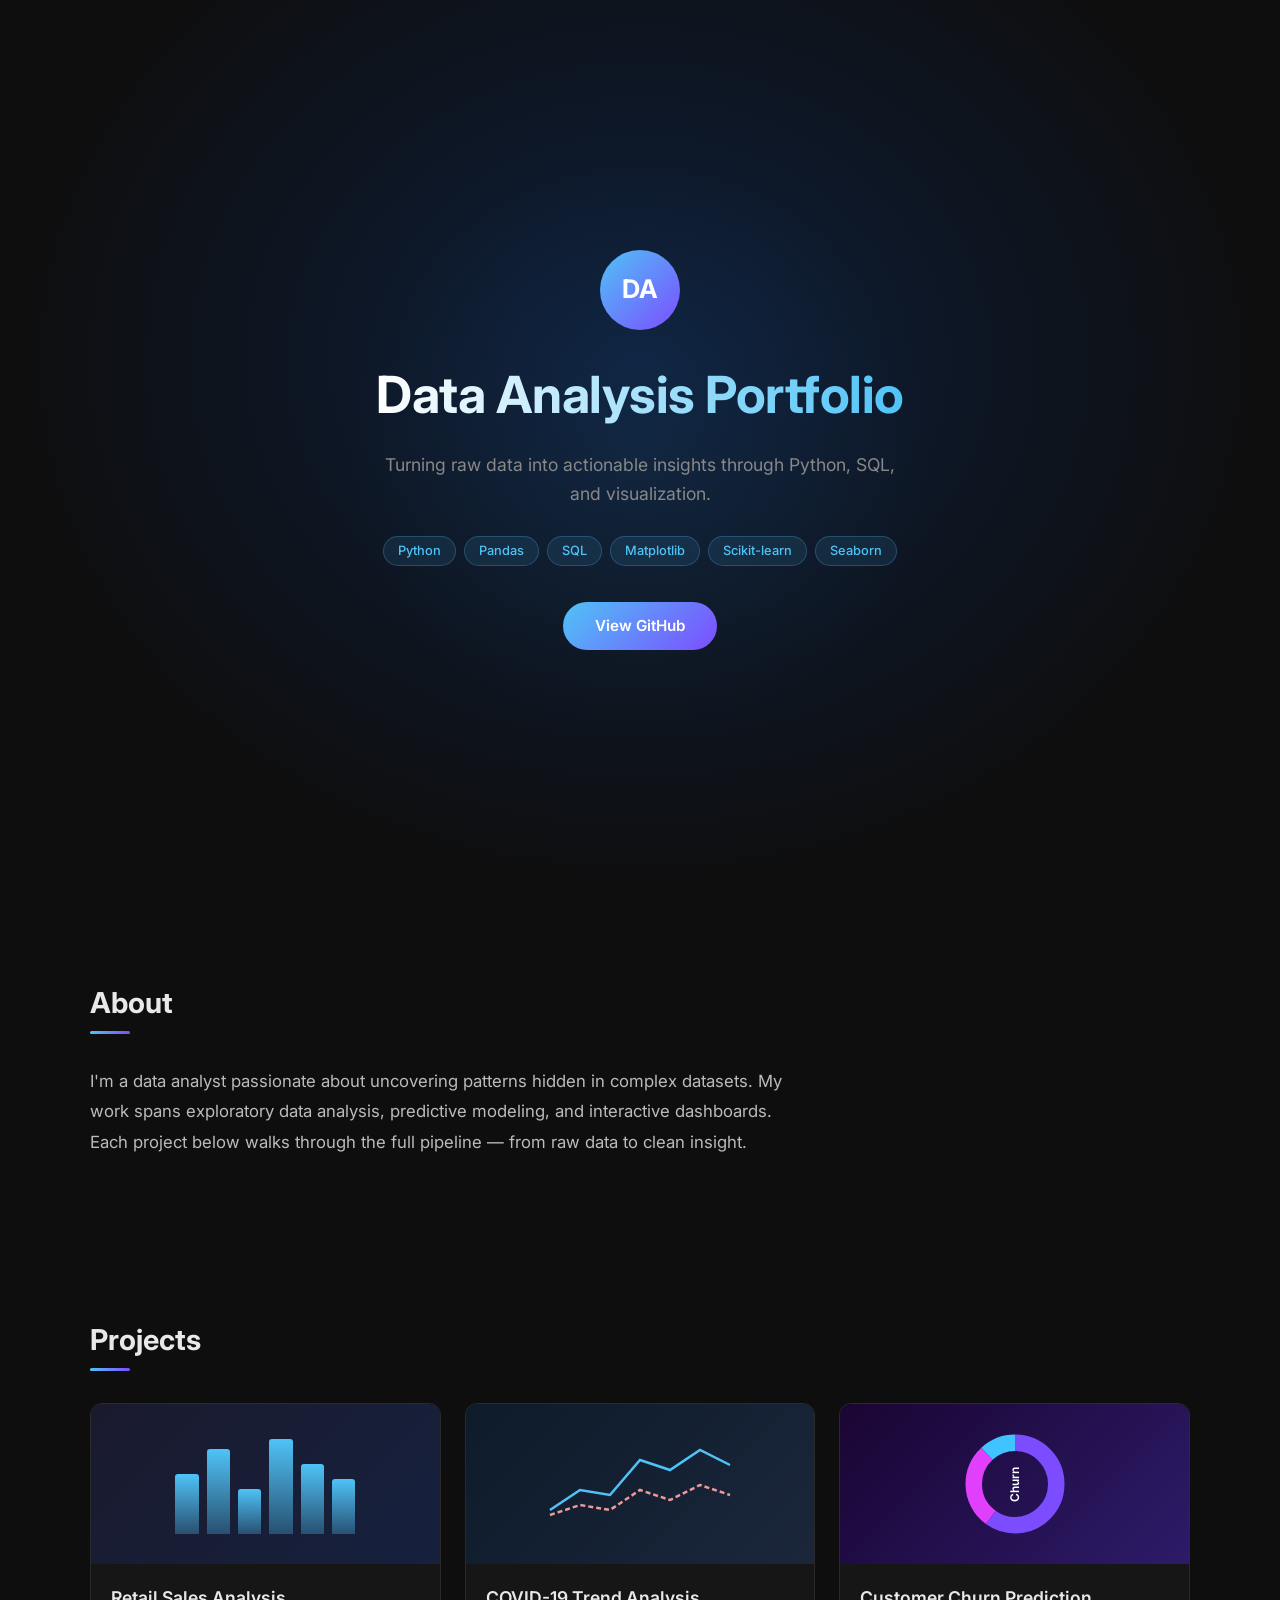
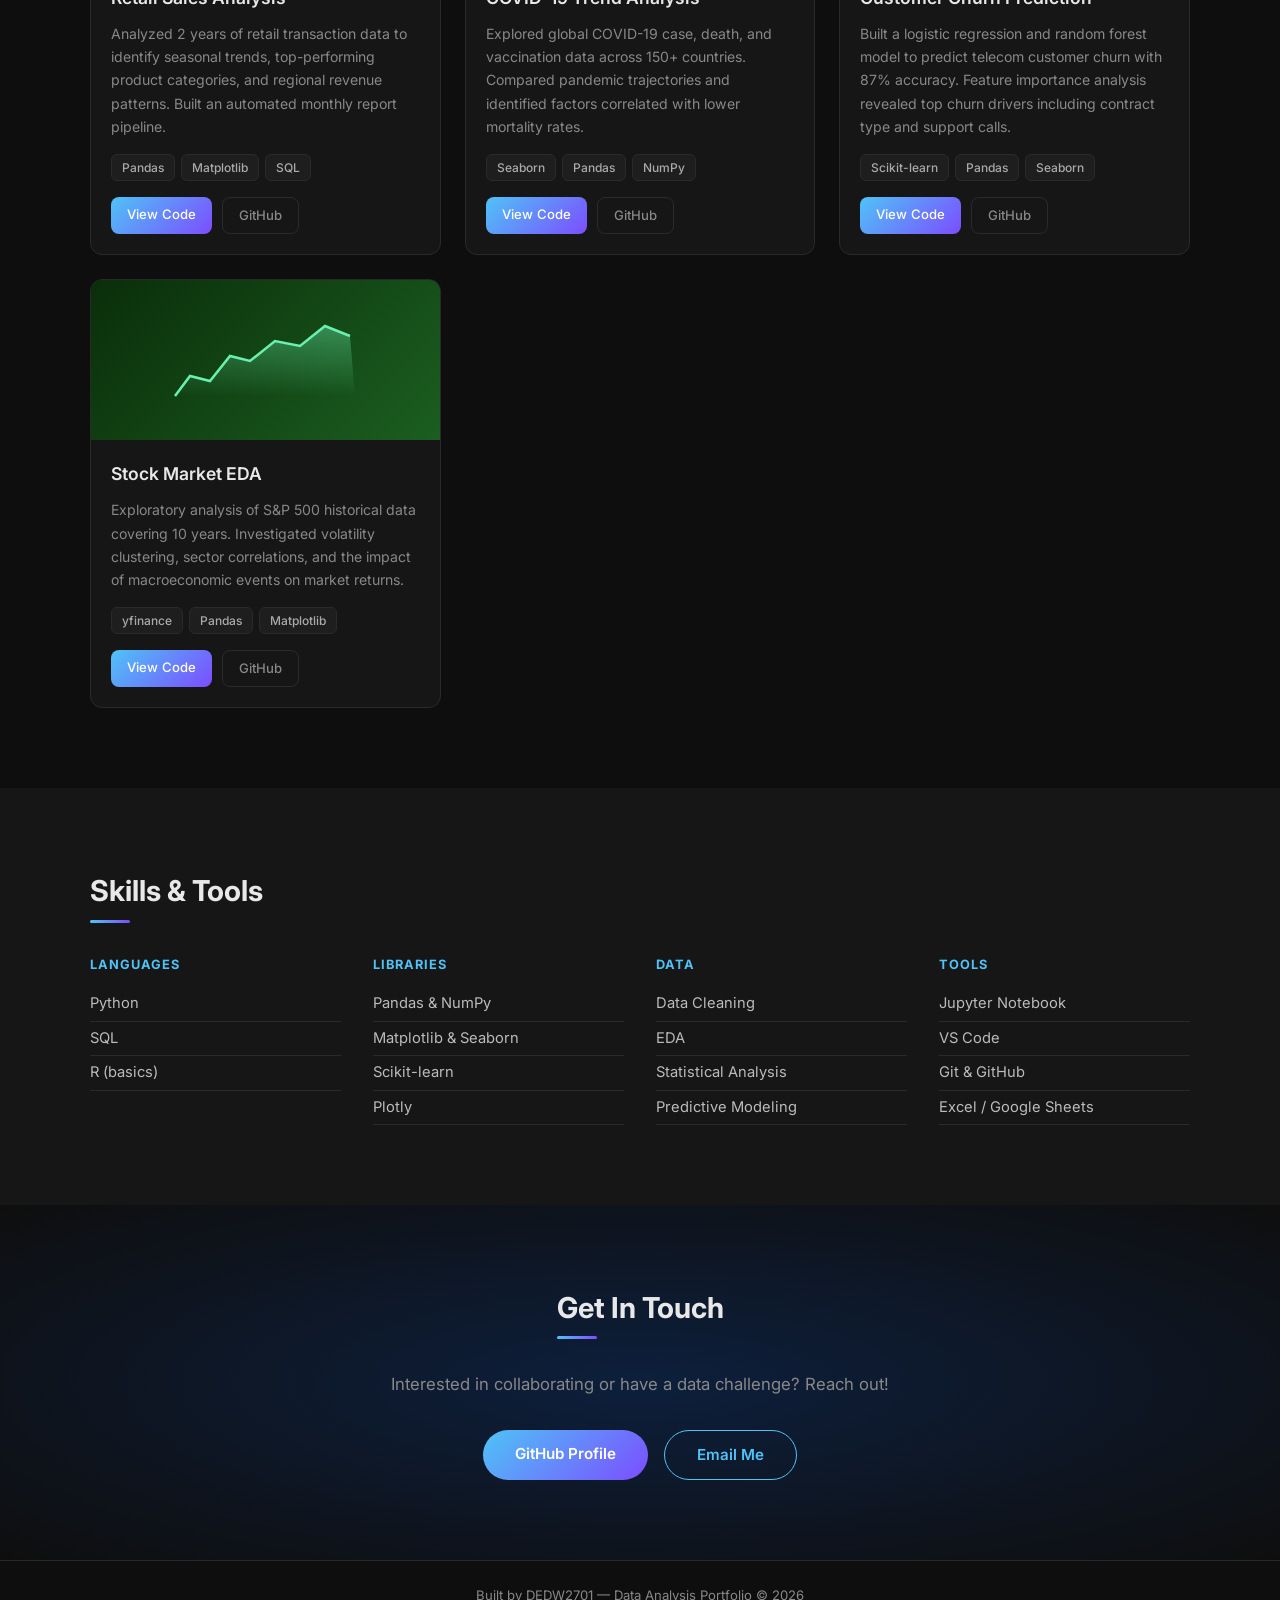
==== index.html @ 988fbdd8 "Initial commit: data analysis portfolio site" ====
<!DOCTYPE html>
<html lang="en">
<head>
  <meta charset="UTF-8" />
  <meta name="viewport" content="width=device-width, initial-scale=1.0"/>
  <title>Data Analysis Portfolio | DEDW2701</title>
  <link rel="stylesheet" href="style.css" />
  <link href="https://fonts.googleapis.com/css2?family=Inter:wght@300;400;500;600;700&display=swap" rel="stylesheet"/>
</head>
<body>

  <!-- HERO -->
  <header class="hero">
    <div class="hero-content">
      <div class="avatar">DA</div>
      <h1>Data Analysis Portfolio</h1>
      <p class="subtitle">Turning raw data into actionable insights through Python, SQL, and visualization.</p>
      <div class="badge-row">
        <span class="badge">Python</span>
        <span class="badge">Pandas</span>
        <span class="badge">SQL</span>
        <span class="badge">Matplotlib</span>
        <span class="badge">Scikit-learn</span>
        <span class="badge">Seaborn</span>
      </div>
      <a href="https://github.com/DEDW2701" target="_blank" class="btn-primary">View GitHub</a>
    </div>
  </header>

  <!-- ABOUT -->
  <section class="section about">
    <div class="container">
      <h2 class="section-title">About</h2>
      <p>I'm a data analyst passionate about uncovering patterns hidden in complex datasets. My work spans exploratory data analysis, predictive modeling, and interactive dashboards. Each project below walks through the full pipeline — from raw data to clean insight.</p>
    </div>
  </section>

  <!-- PROJECTS -->
  <section class="section" id="projects">
    <div class="container">
      <h2 class="section-title">Projects</h2>
      <div class="project-grid">

        <!-- Project 1 -->
        <div class="card">
          <div class="card-header" style="background: linear-gradient(135deg, #1a1a2e, #16213e);">
            <div class="chart-preview">
              <div class="bar-chart">
                <div class="bar" style="height:60%"></div>
                <div class="bar" style="height:85%"></div>
                <div class="bar" style="height:45%"></div>
                <div class="bar" style="height:95%"></div>
                <div class="bar" style="height:70%"></div>
                <div class="bar" style="height:55%"></div>
              </div>
            </div>
          </div>
          <div class="card-body">
            <h3>Retail Sales Analysis</h3>
            <p>Analyzed 2 years of retail transaction data to identify seasonal trends, top-performing product categories, and regional revenue patterns. Built an automated monthly report pipeline.</p>
            <div class="tag-row">
              <span class="tag">Pandas</span>
              <span class="tag">Matplotlib</span>
              <span class="tag">SQL</span>
            </div>
            <div class="card-links">
              <a href="projects/retail-sales/analysis.py" class="link-btn">View Code</a>
              <a href="https://github.com/DEDW2701" target="_blank" class="link-btn secondary">GitHub</a>
            </div>
          </div>
        </div>

        <!-- Project 2 -->
        <div class="card">
          <div class="card-header" style="background: linear-gradient(135deg, #0d1b2a, #1b263b);">
            <div class="chart-preview">
              <svg viewBox="0 0 200 100" class="line-chart">
                <polyline points="10,80 40,60 70,65 100,30 130,40 160,20 190,35"
                  fill="none" stroke="#4fc3f7" stroke-width="2.5"/>
                <polyline points="10,85 40,75 70,80 100,60 130,70 160,55 190,65"
                  fill="none" stroke="#ef9a9a" stroke-width="2.5" stroke-dasharray="5,3"/>
              </svg>
            </div>
          </div>
          <div class="card-body">
            <h3>COVID-19 Trend Analysis</h3>
            <p>Explored global COVID-19 case, death, and vaccination data across 150+ countries. Compared pandemic trajectories and identified factors correlated with lower mortality rates.</p>
            <div class="tag-row">
              <span class="tag">Seaborn</span>
              <span class="tag">Pandas</span>
              <span class="tag">NumPy</span>
            </div>
            <div class="card-links">
              <a href="projects/covid-analysis/analysis.py" class="link-btn">View Code</a>
              <a href="https://github.com/DEDW2701" target="_blank" class="link-btn secondary">GitHub</a>
            </div>
          </div>
        </div>

        <!-- Project 3 -->
        <div class="card">
          <div class="card-header" style="background: linear-gradient(135deg, #1a0533, #2d1b69);">
            <div class="chart-preview">
              <svg viewBox="0 0 160 160" class="donut-chart">
                <circle cx="80" cy="80" r="55" fill="none" stroke="#7c4dff" stroke-width="22"
                  stroke-dasharray="207 138" stroke-dashoffset="0"/>
                <circle cx="80" cy="80" r="55" fill="none" stroke="#e040fb" stroke-width="22"
                  stroke-dasharray="97 248" stroke-dashoffset="-207"/>
                <circle cx="80" cy="80" r="55" fill="none" stroke="#40c4ff" stroke-width="22"
                  stroke-dasharray="41 304" stroke-dashoffset="-304"/>
                <text x="80" y="85" text-anchor="middle" fill="white" font-size="16" font-weight="600">Churn</text>
              </svg>
            </div>
          </div>
          <div class="card-body">
            <h3>Customer Churn Prediction</h3>
            <p>Built a logistic regression and random forest model to predict telecom customer churn with 87% accuracy. Feature importance analysis revealed top churn drivers including contract type and support calls.</p>
            <div class="tag-row">
              <span class="tag">Scikit-learn</span>
              <span class="tag">Pandas</span>
              <span class="tag">Seaborn</span>
            </div>
            <div class="card-links">
              <a href="projects/customer-churn/analysis.py" class="link-btn">View Code</a>
              <a href="https://github.com/DEDW2701" target="_blank" class="link-btn secondary">GitHub</a>
            </div>
          </div>
        </div>

        <!-- Project 4 -->
        <div class="card">
          <div class="card-header" style="background: linear-gradient(135deg, #0a2e0a, #1b5e20);">
            <div class="chart-preview">
              <svg viewBox="0 0 200 100" class="line-chart">
                <defs>
                  <linearGradient id="stockGrad" x1="0" y1="0" x2="0" y2="1">
                    <stop offset="0%" stop-color="#69f0ae" stop-opacity="0.4"/>
                    <stop offset="100%" stop-color="#69f0ae" stop-opacity="0"/>
                  </linearGradient>
                </defs>
                <polygon points="10,90 25,70 45,75 65,50 85,55 110,35 135,40 160,20 185,30 190,90"
                  fill="url(#stockGrad)"/>
                <polyline points="10,90 25,70 45,75 65,50 85,55 110,35 135,40 160,20 185,30"
                  fill="none" stroke="#69f0ae" stroke-width="2.5"/>
              </svg>
            </div>
          </div>
          <div class="card-body">
            <h3>Stock Market EDA</h3>
            <p>Exploratory analysis of S&amp;P 500 historical data covering 10 years. Investigated volatility clustering, sector correlations, and the impact of macroeconomic events on market returns.</p>
            <div class="tag-row">
              <span class="tag">yfinance</span>
              <span class="tag">Pandas</span>
              <span class="tag">Matplotlib</span>
            </div>
            <div class="card-links">
              <a href="projects/stock-market/analysis.py" class="link-btn">View Code</a>
              <a href="https://github.com/DEDW2701" target="_blank" class="link-btn secondary">GitHub</a>
            </div>
          </div>
        </div>

      </div>
    </div>
  </section>

  <!-- SKILLS -->
  <section class="section skills-section">
    <div class="container">
      <h2 class="section-title">Skills &amp; Tools</h2>
      <div class="skills-grid">
        <div class="skill-group">
          <h4>Languages</h4>
          <ul>
            <li>Python</li>
            <li>SQL</li>
            <li>R (basics)</li>
          </ul>
        </div>
        <div class="skill-group">
          <h4>Libraries</h4>
          <ul>
            <li>Pandas &amp; NumPy</li>
            <li>Matplotlib &amp; Seaborn</li>
            <li>Scikit-learn</li>
            <li>Plotly</li>
          </ul>
        </div>
        <div class="skill-group">
          <h4>Data</h4>
          <ul>
            <li>Data Cleaning</li>
            <li>EDA</li>
            <li>Statistical Analysis</li>
            <li>Predictive Modeling</li>
          </ul>
        </div>
        <div class="skill-group">
          <h4>Tools</h4>
          <ul>
            <li>Jupyter Notebook</li>
            <li>VS Code</li>
            <li>Git &amp; GitHub</li>
            <li>Excel / Google Sheets</li>
          </ul>
        </div>
      </div>
    </div>
  </section>

  <!-- CONTACT -->
  <section class="section contact-section">
    <div class="container center">
      <h2 class="section-title">Get In Touch</h2>
      <p>Interested in collaborating or have a data challenge? Reach out!</p>
      <div class="contact-links">
        <a href="https://github.com/DEDW2701" target="_blank" class="btn-primary">GitHub Profile</a>
        <a href="mailto:ohiostate1771@gmail.com" class="btn-outline">Email Me</a>
      </div>
    </div>
  </section>

  <footer>
    <p>Built by DEDW2701 &mdash; Data Analysis Portfolio &copy; 2026</p>
  </footer>

</body>
</html>
---- style.css ----
*, *::before, *::after { box-sizing: border-box; margin: 0; padding: 0; }

:root {
  --bg: #0e0e0e;
  --surface: #161616;
  --surface2: #1e1e1e;
  --border: #2a2a2a;
  --accent: #4fc3f7;
  --accent2: #7c4dff;
  --text: #e8e8e8;
  --muted: #888;
  --radius: 12px;
}

html { scroll-behavior: smooth; }

body {
  font-family: 'Inter', sans-serif;
  background: var(--bg);
  color: var(--text);
  line-height: 1.6;
}

/* HERO */
.hero {
  min-height: 100vh;
  display: flex;
  align-items: center;
  justify-content: center;
  text-align: center;
  background: radial-gradient(ellipse at 50% 40%, #0d1f3c 0%, #0e0e0e 70%);
  padding: 60px 24px;
  position: relative;
  overflow: hidden;
}

.hero::before {
  content: '';
  position: absolute;
  width: 600px; height: 600px;
  border-radius: 50%;
  background: radial-gradient(circle, rgba(79,195,247,0.06), transparent 70%);
  top: 50%; left: 50%;
  transform: translate(-50%, -50%);
  pointer-events: none;
}

.hero-content { position: relative; z-index: 1; max-width: 680px; }

.avatar {
  width: 80px; height: 80px;
  border-radius: 50%;
  background: linear-gradient(135deg, var(--accent), var(--accent2));
  display: flex; align-items: center; justify-content: center;
  font-size: 1.6rem; font-weight: 700; color: white;
  margin: 0 auto 24px;
}

.hero h1 {
  font-size: clamp(2rem, 5vw, 3.2rem);
  font-weight: 700;
  letter-spacing: -0.5px;
  margin-bottom: 16px;
  background: linear-gradient(90deg, #fff 0%, var(--accent) 100%);
  -webkit-background-clip: text;
  -webkit-text-fill-color: transparent;
  background-clip: text;
}

.subtitle {
  font-size: 1.1rem;
  color: var(--muted);
  margin-bottom: 28px;
  max-width: 520px;
  margin-left: auto; margin-right: auto;
}

.badge-row { display: flex; flex-wrap: wrap; gap: 8px; justify-content: center; margin-bottom: 36px; }

.badge {
  background: rgba(79,195,247,0.1);
  border: 1px solid rgba(79,195,247,0.25);
  color: var(--accent);
  padding: 4px 14px;
  border-radius: 999px;
  font-size: 0.8rem;
  font-weight: 500;
}

.btn-primary {
  display: inline-block;
  background: linear-gradient(135deg, var(--accent), var(--accent2));
  color: white;
  text-decoration: none;
  padding: 12px 32px;
  border-radius: 999px;
  font-weight: 600;
  font-size: 0.95rem;
  transition: opacity 0.2s, transform 0.2s;
}
.btn-primary:hover { opacity: 0.85; transform: translateY(-2px); }

.btn-outline {
  display: inline-block;
  border: 1px solid var(--accent);
  color: var(--accent);
  text-decoration: none;
  padding: 12px 32px;
  border-radius: 999px;
  font-weight: 600;
  font-size: 0.95rem;
  transition: background 0.2s, transform 0.2s;
}
.btn-outline:hover { background: rgba(79,195,247,0.08); transform: translateY(-2px); }

/* SECTIONS */
.section { padding: 80px 24px; }
.container { max-width: 1100px; margin: 0 auto; }
.center { text-align: center; }

.section-title {
  font-size: 1.8rem;
  font-weight: 700;
  margin-bottom: 40px;
  position: relative;
  display: inline-block;
}
.section-title::after {
  content: '';
  position: absolute;
  bottom: -8px; left: 0;
  width: 40px; height: 3px;
  background: linear-gradient(90deg, var(--accent), var(--accent2));
  border-radius: 2px;
}

/* ABOUT */
.about p {
  font-size: 1.05rem;
  color: #bbb;
  max-width: 720px;
  line-height: 1.8;
}

/* PROJECT GRID */
.project-grid {
  display: grid;
  grid-template-columns: repeat(auto-fill, minmax(280px, 1fr));
  gap: 24px;
}

.card {
  background: var(--surface);
  border: 1px solid var(--border);
  border-radius: var(--radius);
  overflow: hidden;
  transition: transform 0.25s, border-color 0.25s;
}
.card:hover { transform: translateY(-6px); border-color: rgba(79,195,247,0.35); }

.card-header {
  height: 160px;
  display: flex;
  align-items: center;
  justify-content: center;
  padding: 20px;
}

.chart-preview { width: 100%; max-width: 200px; }

.bar-chart {
  display: flex;
  align-items: flex-end;
  gap: 8px;
  height: 100px;
  padding: 0 10px;
}

.bar {
  flex: 1;
  background: linear-gradient(180deg, var(--accent), rgba(79,195,247,0.3));
  border-radius: 3px 3px 0 0;
  transition: height 0.3s;
}

.line-chart { width: 100%; height: auto; }
.donut-chart { width: 120px; height: 120px; margin: 0 auto; display: block; transform: rotate(-90deg); }

.card-body { padding: 20px; }

.card-body h3 {
  font-size: 1.1rem;
  font-weight: 600;
  margin-bottom: 10px;
}

.card-body p {
  font-size: 0.88rem;
  color: var(--muted);
  line-height: 1.65;
  margin-bottom: 16px;
}

.tag-row { display: flex; flex-wrap: wrap; gap: 6px; margin-bottom: 16px; }

.tag {
  background: var(--surface2);
  border: 1px solid var(--border);
  color: #aaa;
  padding: 3px 10px;
  border-radius: 6px;
  font-size: 0.75rem;
  font-weight: 500;
}

.card-links { display: flex; gap: 10px; }

.link-btn {
  text-decoration: none;
  font-size: 0.82rem;
  font-weight: 500;
  padding: 7px 16px;
  border-radius: 8px;
  background: linear-gradient(135deg, var(--accent), var(--accent2));
  color: white;
  transition: opacity 0.2s;
}
.link-btn:hover { opacity: 0.8; }
.link-btn.secondary {
  background: transparent;
  border: 1px solid var(--border);
  color: var(--muted);
}
.link-btn.secondary:hover { border-color: var(--accent); color: var(--accent); }

/* SKILLS */
.skills-section { background: var(--surface); }

.skills-grid {
  display: grid;
  grid-template-columns: repeat(auto-fill, minmax(200px, 1fr));
  gap: 32px;
}

.skill-group h4 {
  font-size: 0.8rem;
  text-transform: uppercase;
  letter-spacing: 1px;
  color: var(--accent);
  margin-bottom: 12px;
}

.skill-group ul { list-style: none; }

.skill-group li {
  font-size: 0.92rem;
  color: #bbb;
  padding: 5px 0;
  border-bottom: 1px solid var(--border);
}

/* CONTACT */
.contact-section { background: radial-gradient(ellipse at center, #0d1f3c, var(--bg)); }
.contact-section p { color: var(--muted); margin-bottom: 32px; font-size: 1.05rem; }
.contact-links { display: flex; gap: 16px; justify-content: center; flex-wrap: wrap; }

/* FOOTER */
footer {
  text-align: center;
  padding: 24px;
  font-size: 0.82rem;
  color: var(--muted);
  border-top: 1px solid var(--border);
}

@media (max-width: 600px) {
  .project-grid { grid-template-columns: 1fr; }
  .skills-grid { grid-template-columns: 1fr 1fr; }
}
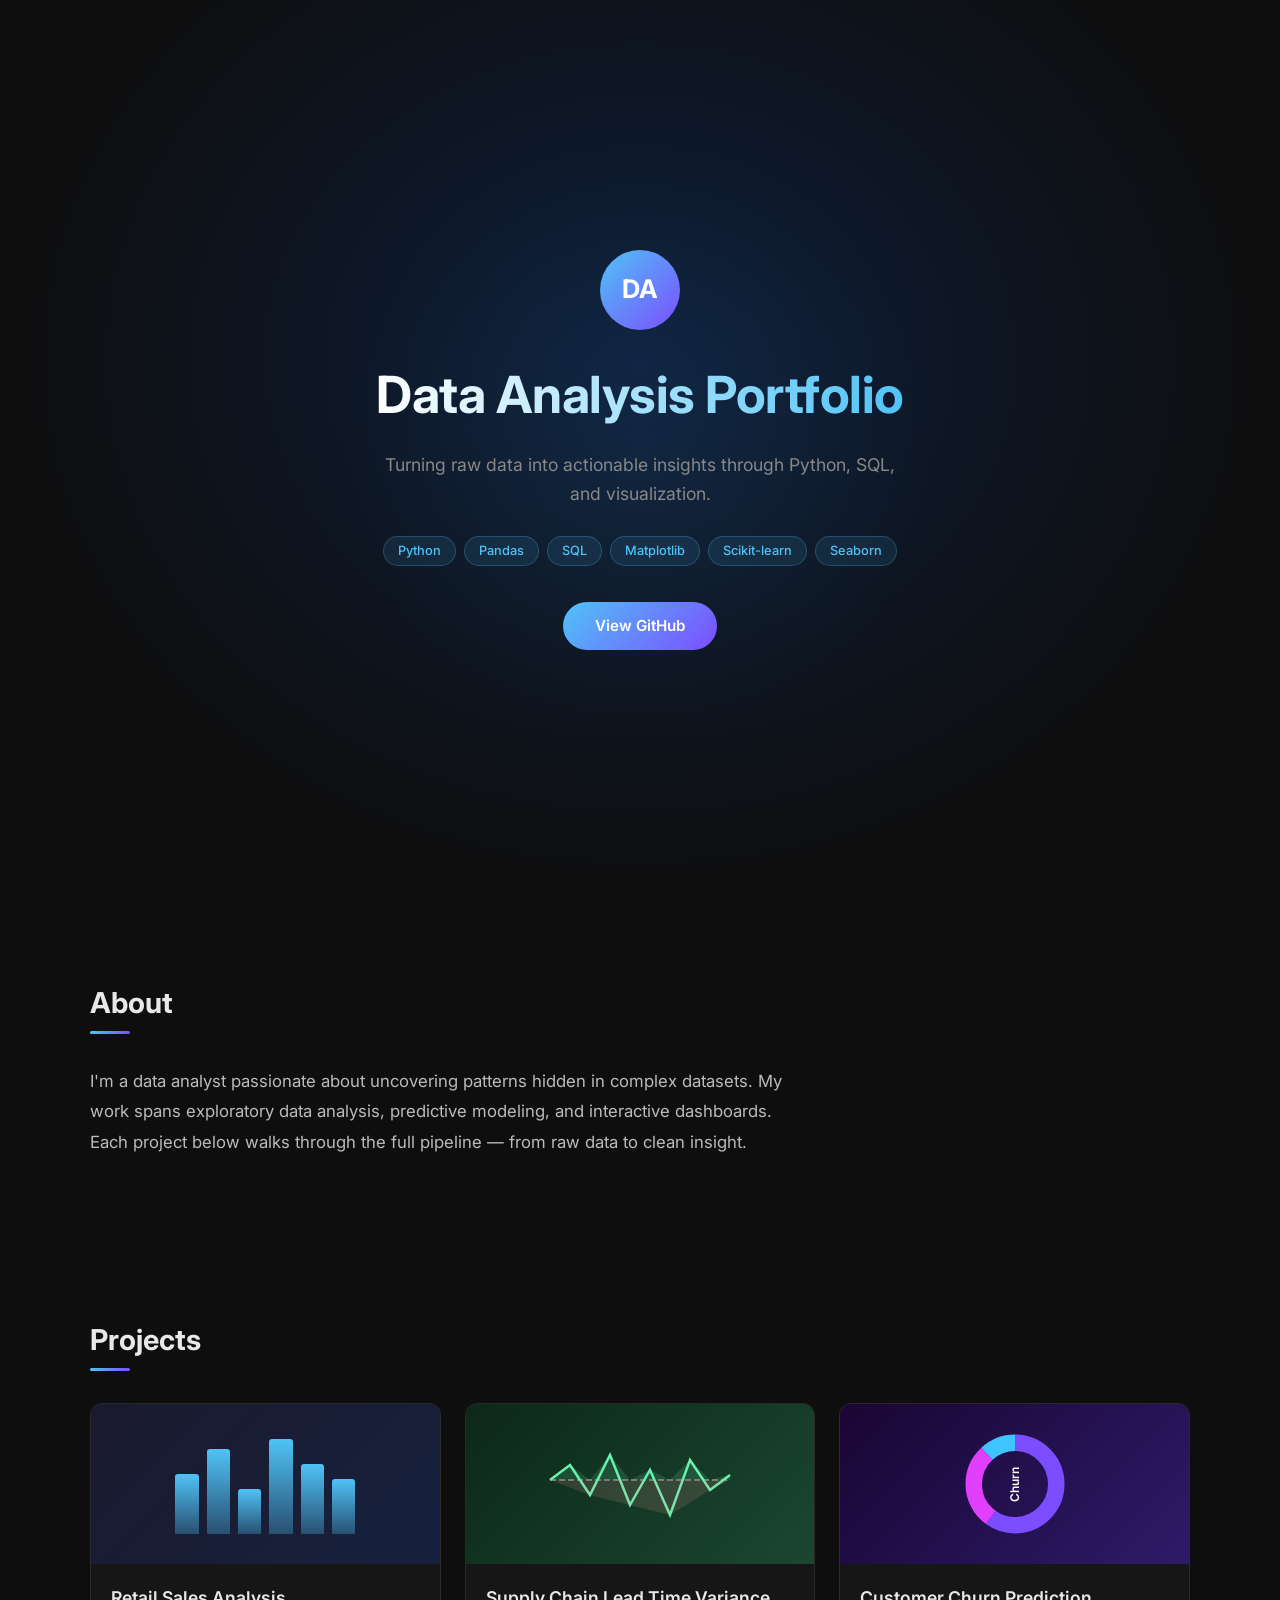
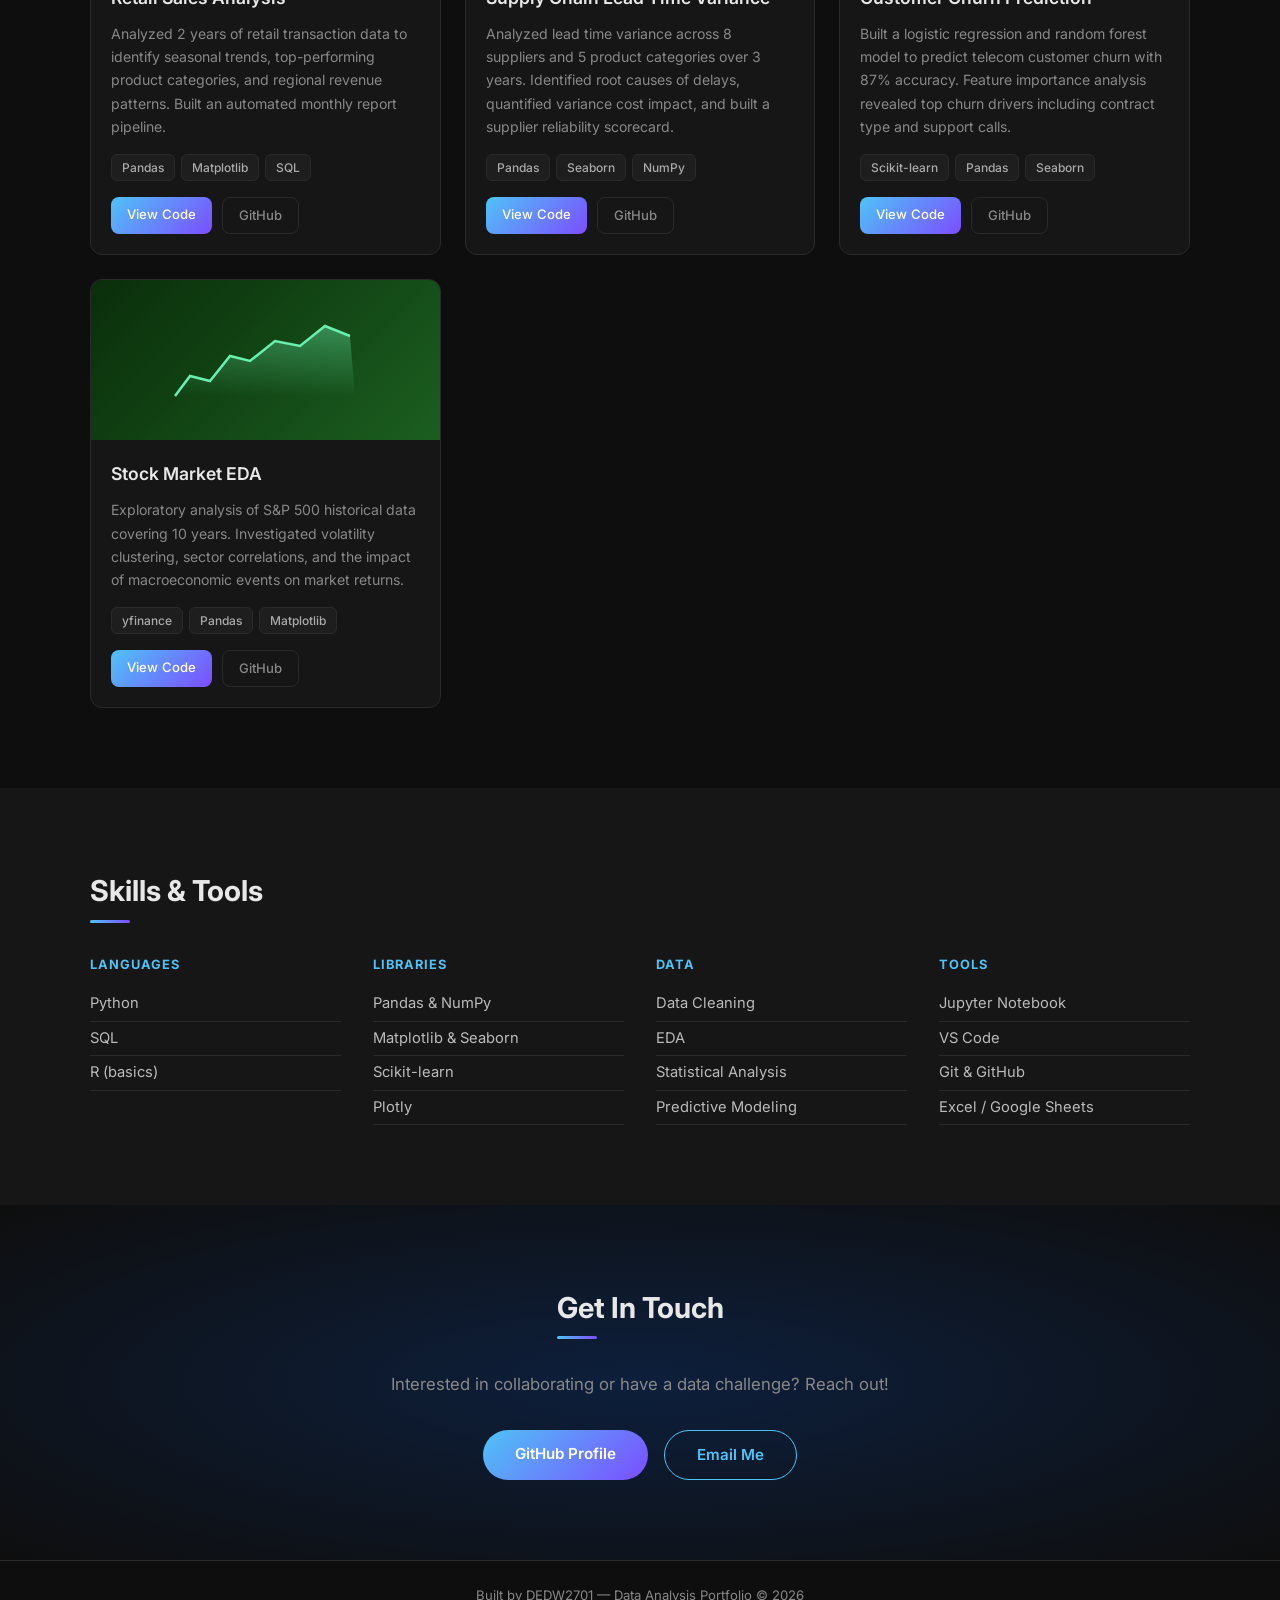
==== commit be9cc76c: "Replace COVID-19 project with supply chain lead time variance analysis" ====
--- a/index.html
+++ b/index.html
@@ -72,27 +72,34 @@
 
         <!-- Project 2 -->
         <div class="card">
-          <div class="card-header" style="background: linear-gradient(135deg, #0d1b2a, #1b263b);">
-            <div class="chart-preview">
-              <svg viewBox="0 0 200 100" class="line-chart">
-                <polyline points="10,80 40,60 70,65 100,30 130,40 160,20 190,35"
-                  fill="none" stroke="#4fc3f7" stroke-width="2.5"/>
-                <polyline points="10,85 40,75 70,80 100,60 130,70 160,55 190,65"
-                  fill="none" stroke="#ef9a9a" stroke-width="2.5" stroke-dasharray="5,3"/>
+          <div class="card-header" style="background: linear-gradient(135deg, #0d2818, #1a4731);">
+            <div class="chart-preview">
+              <svg viewBox="0 0 200 110" class="line-chart">
+                <!-- expected lead time baseline -->
+                <line x1="10" y1="55" x2="190" y2="55" stroke="#888" stroke-width="1.5" stroke-dasharray="6,3"/>
+                <!-- actual lead time variance -->
+                <polyline points="10,55 30,40 50,70 70,30 90,80 110,45 130,90 150,35 170,65 190,50"
+                  fill="none" stroke="#69f0ae" stroke-width="2.5"/>
+                <!-- variance fill above baseline -->
+                <polygon points="10,55 30,40 50,55 70,30 90,55 110,45 130,55 150,35 170,55 190,50 190,55 10,55"
+                  fill="rgba(105,240,174,0.15)"/>
+                <!-- variance fill below baseline -->
+                <polygon points="10,55 50,70 90,80 130,90 170,65 190,55"
+                  fill="rgba(239,154,154,0.15)"/>
               </svg>
             </div>
           </div>
           <div class="card-body">
-            <h3>COVID-19 Trend Analysis</h3>
-            <p>Explored global COVID-19 case, death, and vaccination data across 150+ countries. Compared pandemic trajectories and identified factors correlated with lower mortality rates.</p>
-            <div class="tag-row">
+            <h3>Supply Chain Lead Time Variance</h3>
+            <p>Analyzed lead time variance across 8 suppliers and 5 product categories over 3 years. Identified root causes of delays, quantified variance cost impact, and built a supplier reliability scorecard.</p>
+            <div class="tag-row">
+              <span class="tag">Pandas</span>
               <span class="tag">Seaborn</span>
-              <span class="tag">Pandas</span>
               <span class="tag">NumPy</span>
             </div>
             <div class="card-links">
-              <a href="projects/covid-analysis/analysis.py" class="link-btn">View Code</a>
-              <a href="https://github.com/DEDW2701" target="_blank" class="link-btn secondary">GitHub</a>
+              <a href="projects/supply-chain/analysis.py" class="link-btn">View Code</a>
+              <a href="https://github.com/DEDW2701/data-analysis-portfolio" target="_blank" class="link-btn secondary">GitHub</a>
             </div>
           </div>
         </div>
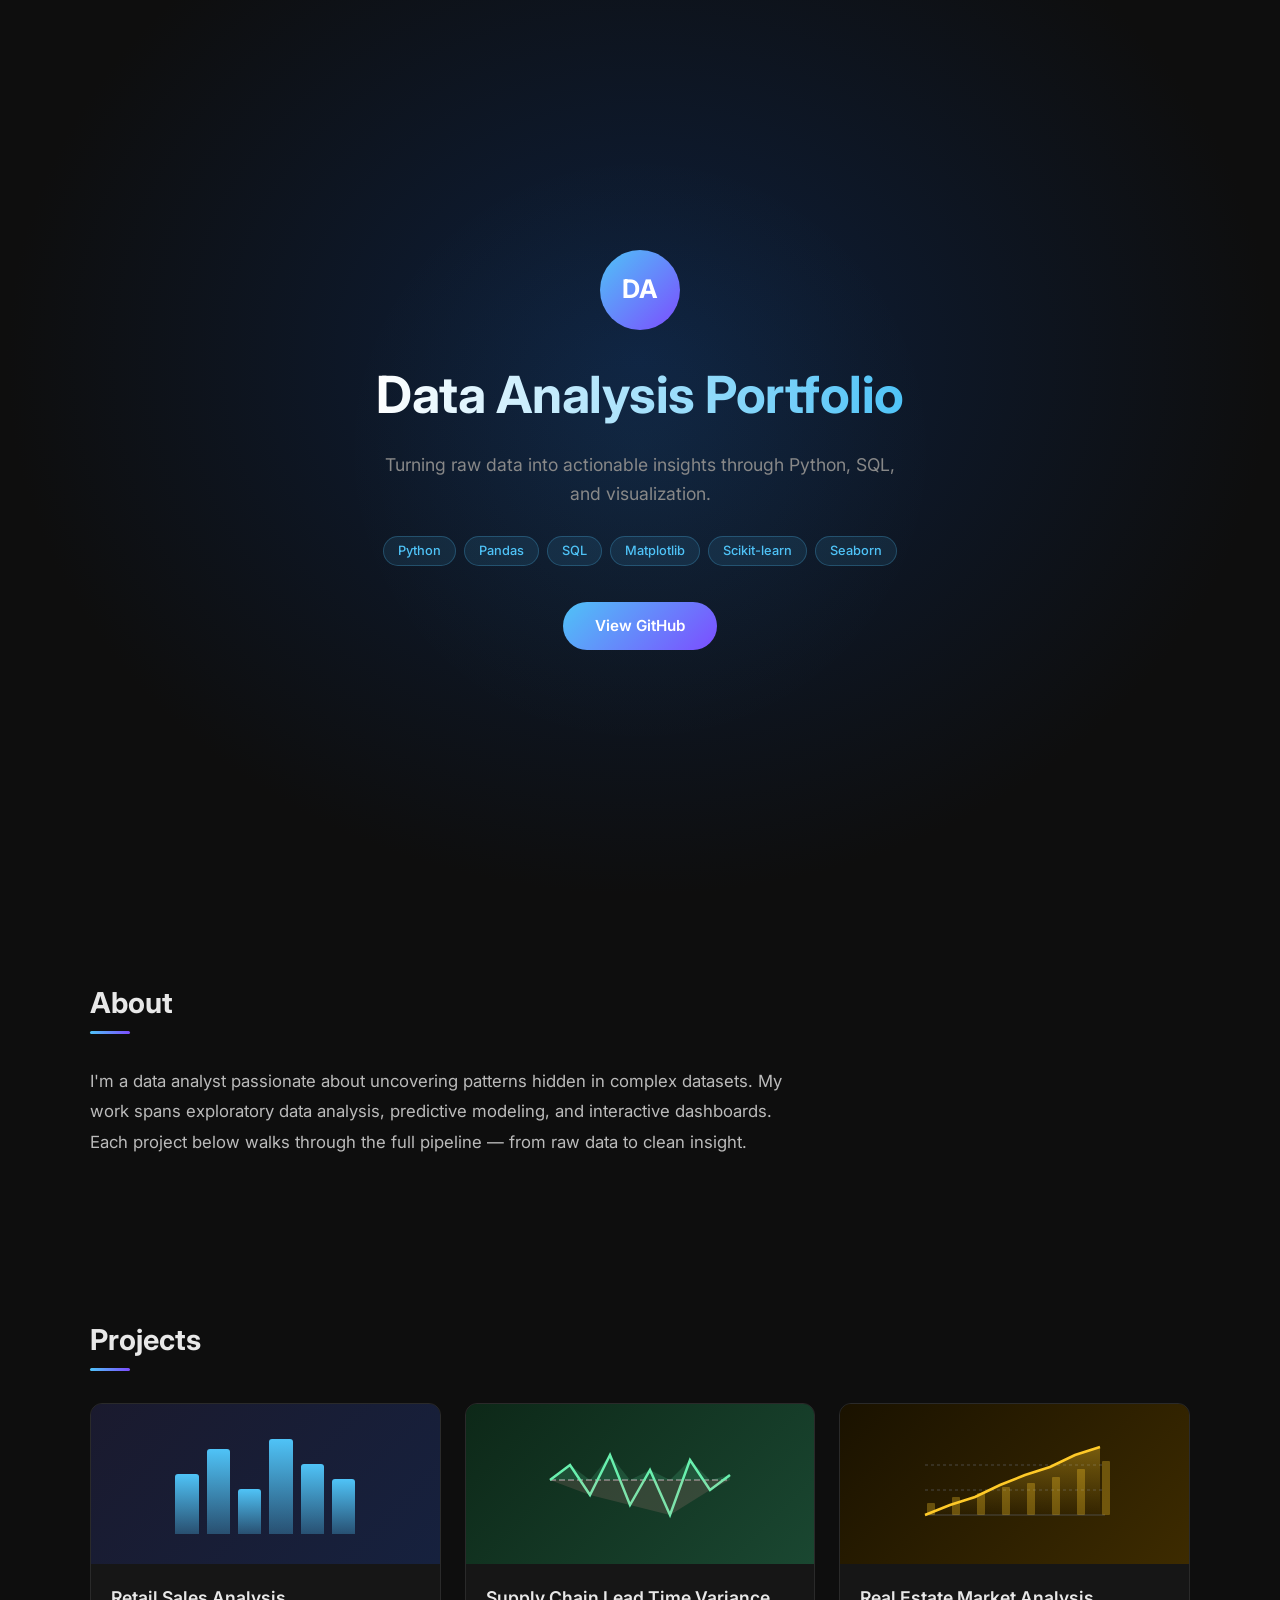
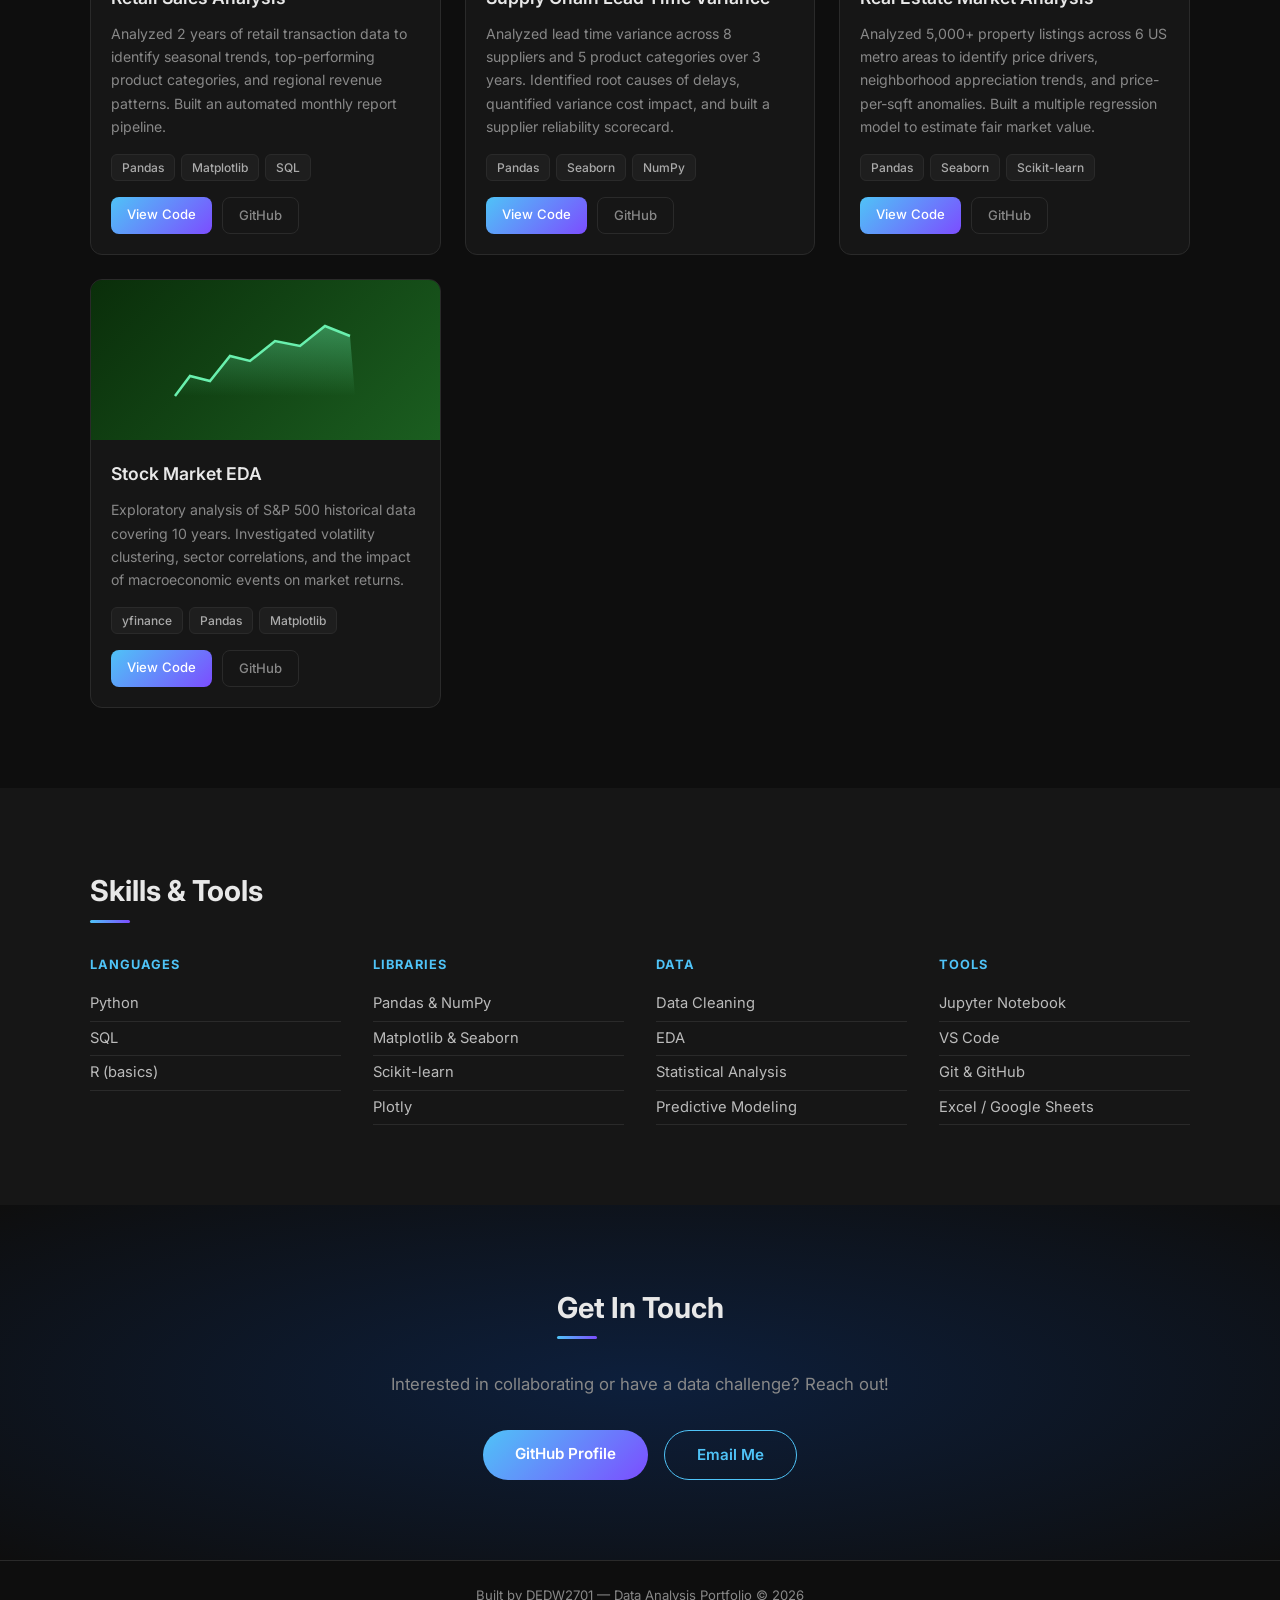
==== commit 868675ca: "Replace customer churn with real estate market analysis" ====
--- a/index.html
+++ b/index.html
@@ -106,30 +106,48 @@
 
         <!-- Project 3 -->
         <div class="card">
-          <div class="card-header" style="background: linear-gradient(135deg, #1a0533, #2d1b69);">
-            <div class="chart-preview">
-              <svg viewBox="0 0 160 160" class="donut-chart">
-                <circle cx="80" cy="80" r="55" fill="none" stroke="#7c4dff" stroke-width="22"
-                  stroke-dasharray="207 138" stroke-dashoffset="0"/>
-                <circle cx="80" cy="80" r="55" fill="none" stroke="#e040fb" stroke-width="22"
-                  stroke-dasharray="97 248" stroke-dashoffset="-207"/>
-                <circle cx="80" cy="80" r="55" fill="none" stroke="#40c4ff" stroke-width="22"
-                  stroke-dasharray="41 304" stroke-dashoffset="-304"/>
-                <text x="80" y="85" text-anchor="middle" fill="white" font-size="16" font-weight="600">Churn</text>
+          <div class="card-header" style="background: linear-gradient(135deg, #1a1200, #3d2b00);">
+            <div class="chart-preview">
+              <svg viewBox="0 0 200 110" class="line-chart">
+                <!-- grid lines -->
+                <line x1="10" y1="90" x2="190" y2="90" stroke="#555" stroke-width="0.8"/>
+                <line x1="10" y1="65" x2="190" y2="65" stroke="#555" stroke-width="0.8" stroke-dasharray="3,3"/>
+                <line x1="10" y1="40" x2="190" y2="40" stroke="#555" stroke-width="0.8" stroke-dasharray="3,3"/>
+                <!-- median price area fill -->
+                <defs>
+                  <linearGradient id="priceGrad" x1="0" y1="0" x2="0" y2="1">
+                    <stop offset="0%" stop-color="#ffca28" stop-opacity="0.35"/>
+                    <stop offset="100%" stop-color="#ffca28" stop-opacity="0"/>
+                  </linearGradient>
+                </defs>
+                <polygon points="10,90 35,80 60,72 85,60 110,50 135,42 160,30 185,22 185,90"
+                  fill="url(#priceGrad)"/>
+                <!-- median price line -->
+                <polyline points="10,90 35,80 60,72 85,60 110,50 135,42 160,30 185,22"
+                  fill="none" stroke="#ffca28" stroke-width="2.5"/>
+                <!-- volume bars -->
+                <rect x="12" y="78" width="8" height="12" fill="rgba(255,202,40,0.3)" rx="1"/>
+                <rect x="37" y="72" width="8" height="18" fill="rgba(255,202,40,0.3)" rx="1"/>
+                <rect x="62" y="68" width="8" height="22" fill="rgba(255,202,40,0.3)" rx="1"/>
+                <rect x="87" y="62" width="8" height="28" fill="rgba(255,202,40,0.3)" rx="1"/>
+                <rect x="112" y="58" width="8" height="32" fill="rgba(255,202,40,0.3)" rx="1"/>
+                <rect x="137" y="52" width="8" height="38" fill="rgba(255,202,40,0.3)" rx="1"/>
+                <rect x="162" y="44" width="8" height="46" fill="rgba(255,202,40,0.3)" rx="1"/>
+                <rect x="187" y="36" width="8" height="54" fill="rgba(255,202,40,0.3)" rx="1"/>
               </svg>
             </div>
           </div>
           <div class="card-body">
-            <h3>Customer Churn Prediction</h3>
-            <p>Built a logistic regression and random forest model to predict telecom customer churn with 87% accuracy. Feature importance analysis revealed top churn drivers including contract type and support calls.</p>
-            <div class="tag-row">
+            <h3>Real Estate Market Analysis</h3>
+            <p>Analyzed 5,000+ property listings across 6 US metro areas to identify price drivers, neighborhood appreciation trends, and price-per-sqft anomalies. Built a multiple regression model to estimate fair market value.</p>
+            <div class="tag-row">
+              <span class="tag">Pandas</span>
+              <span class="tag">Seaborn</span>
               <span class="tag">Scikit-learn</span>
-              <span class="tag">Pandas</span>
-              <span class="tag">Seaborn</span>
-            </div>
-            <div class="card-links">
-              <a href="projects/customer-churn/analysis.py" class="link-btn">View Code</a>
-              <a href="https://github.com/DEDW2701" target="_blank" class="link-btn secondary">GitHub</a>
+            </div>
+            <div class="card-links">
+              <a href="projects/real-estate/analysis.py" class="link-btn">View Code</a>
+              <a href="https://github.com/DEDW2701/data-analysis-portfolio" target="_blank" class="link-btn secondary">GitHub</a>
             </div>
           </div>
         </div>
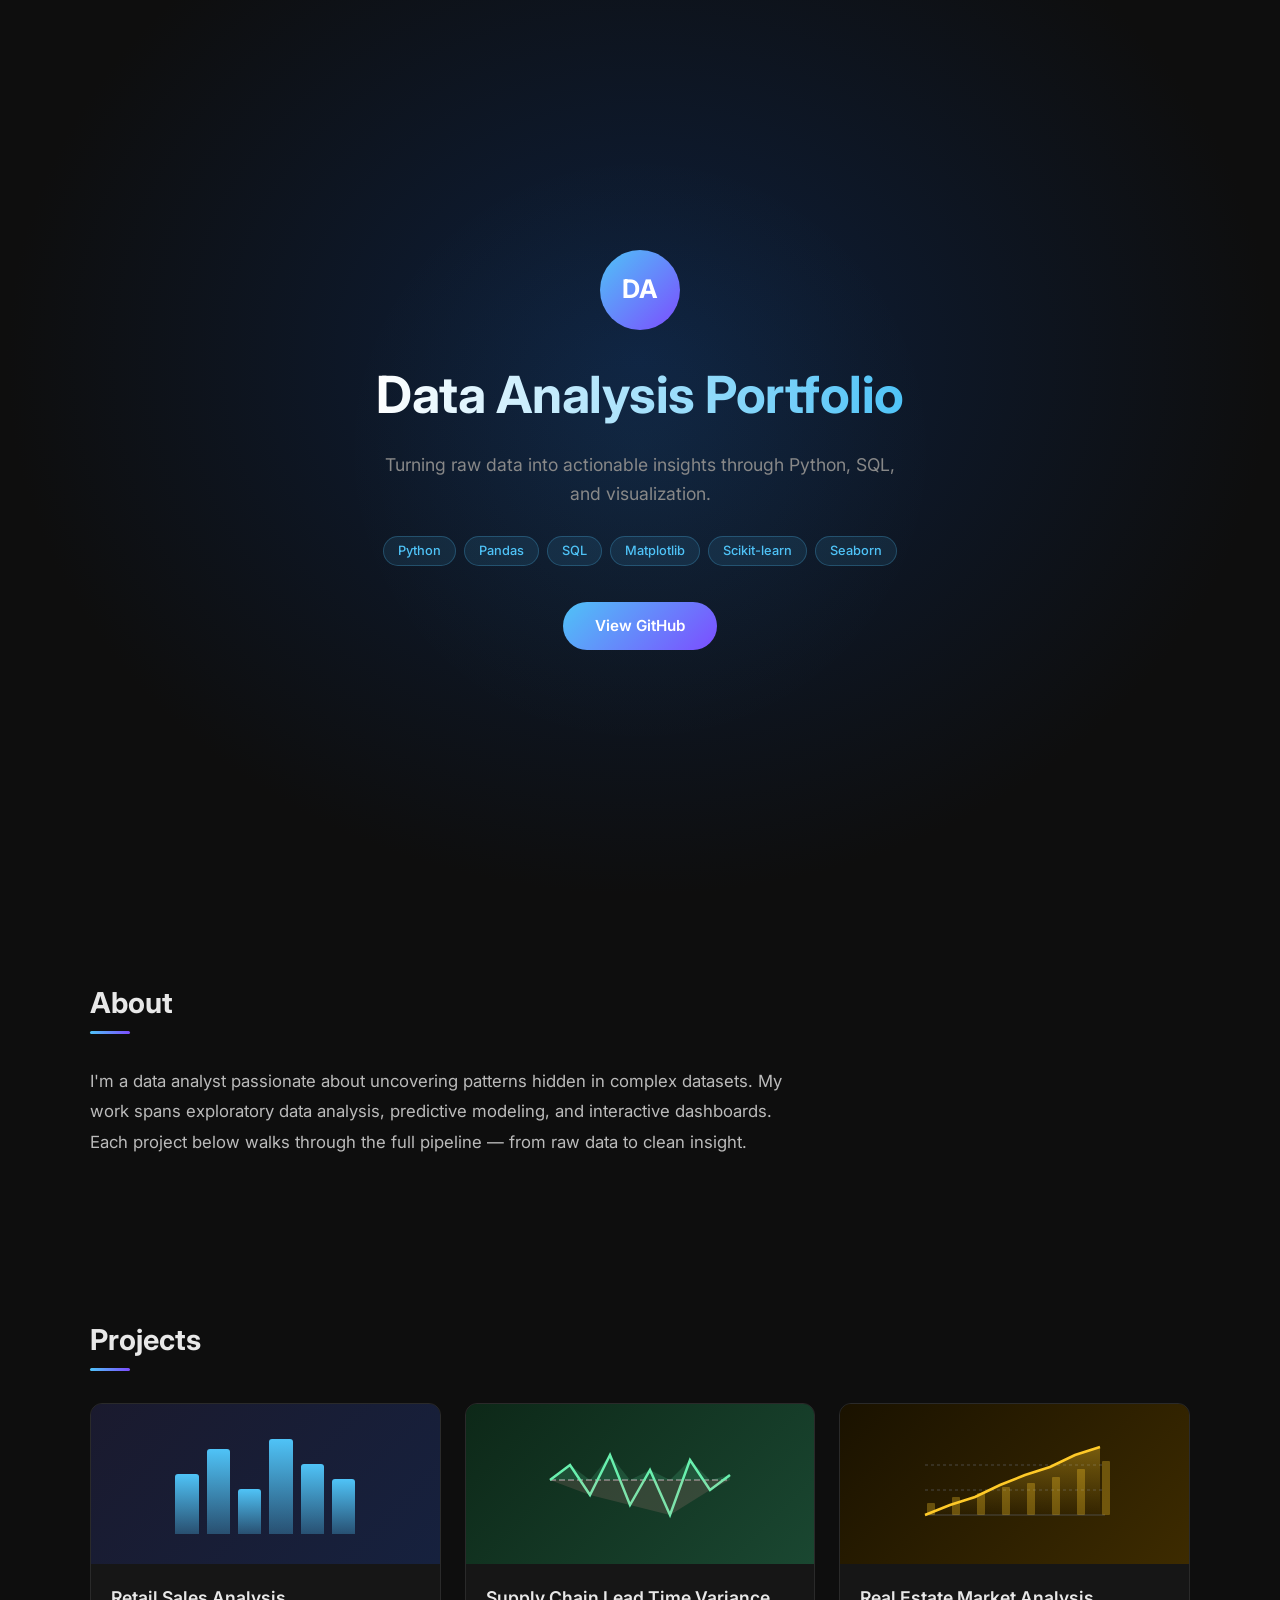
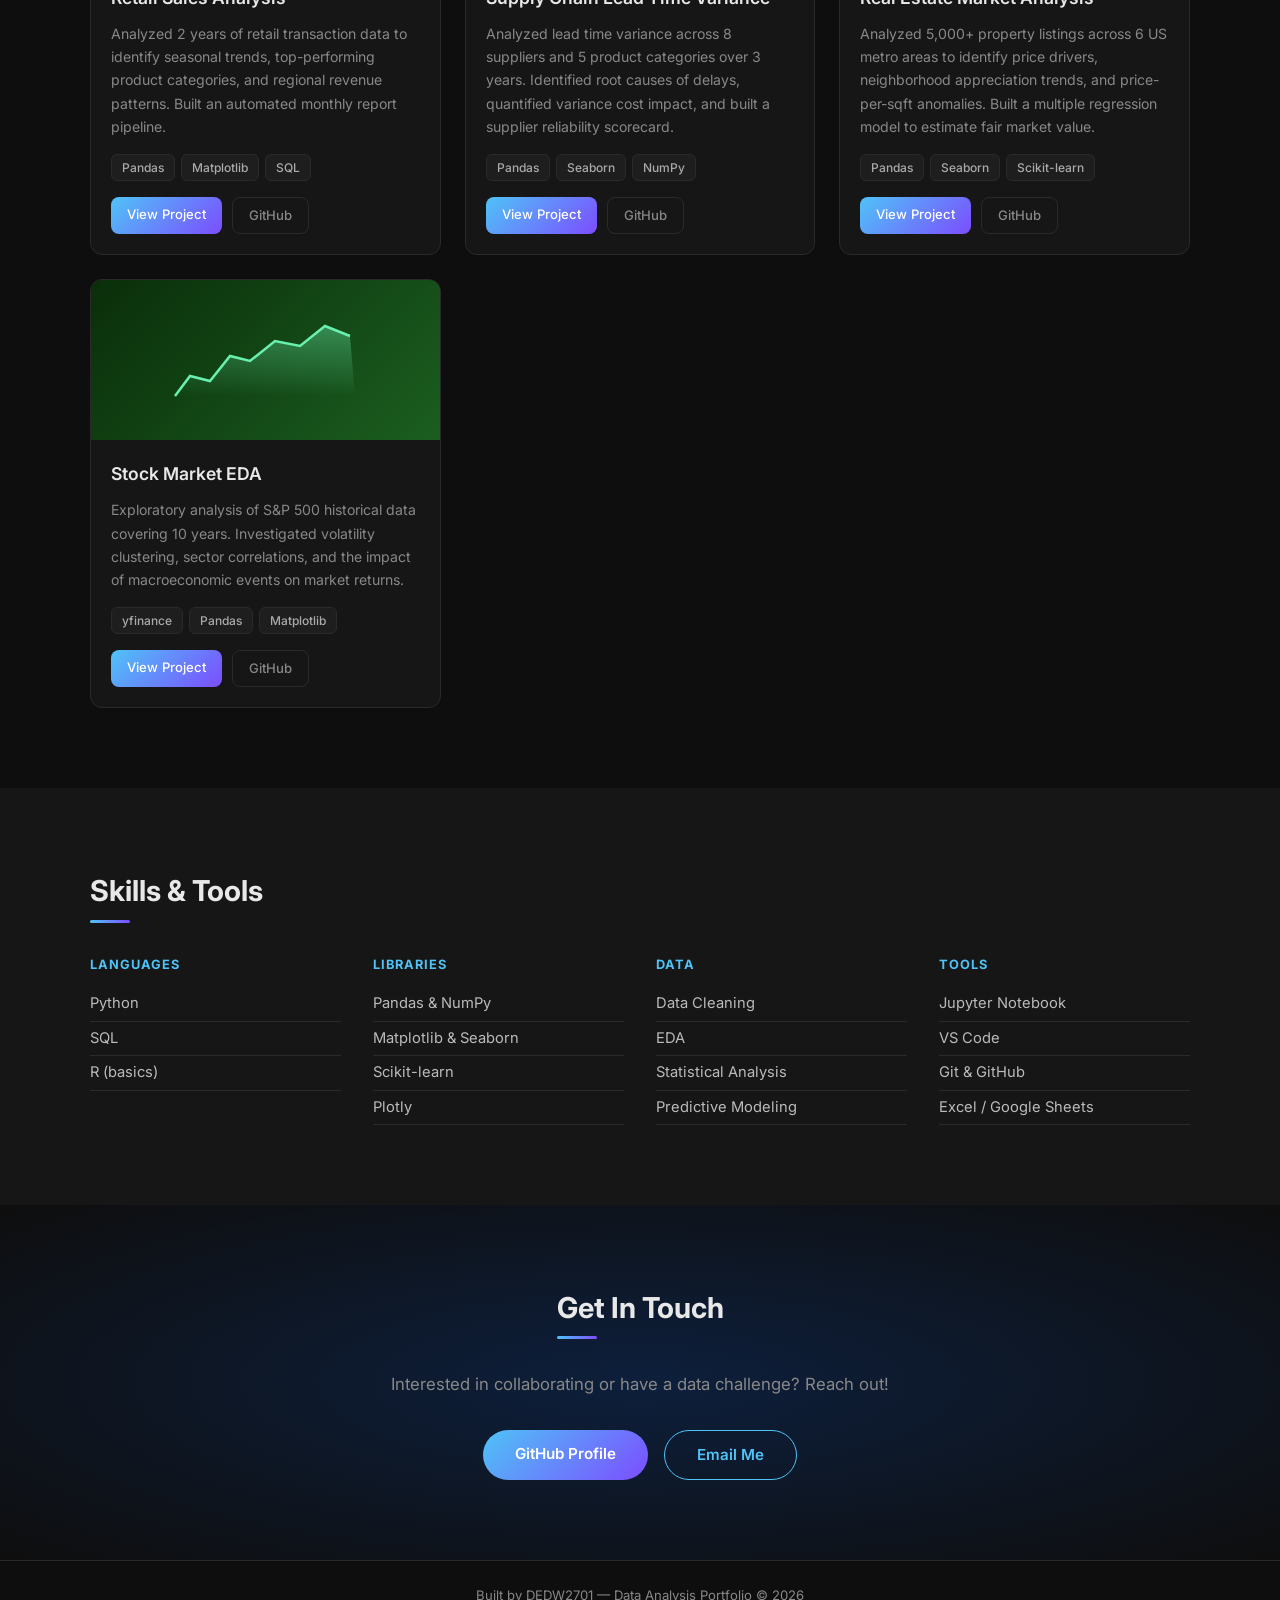
==== commit 047d2c9d: "Add project pages with syntax-highlighted code viewer" ====
--- a/index.html
+++ b/index.html
@@ -64,7 +64,7 @@
               <span class="tag">SQL</span>
             </div>
             <div class="card-links">
-              <a href="projects/retail-sales/analysis.py" class="link-btn">View Code</a>
+              <a href="projects/retail-sales/index.html" class="link-btn">View Project</a>
               <a href="https://github.com/DEDW2701" target="_blank" class="link-btn secondary">GitHub</a>
             </div>
           </div>
@@ -98,7 +98,7 @@
               <span class="tag">NumPy</span>
             </div>
             <div class="card-links">
-              <a href="projects/supply-chain/analysis.py" class="link-btn">View Code</a>
+              <a href="projects/supply-chain/index.html" class="link-btn">View Project</a>
               <a href="https://github.com/DEDW2701/data-analysis-portfolio" target="_blank" class="link-btn secondary">GitHub</a>
             </div>
           </div>
@@ -146,7 +146,7 @@
               <span class="tag">Scikit-learn</span>
             </div>
             <div class="card-links">
-              <a href="projects/real-estate/analysis.py" class="link-btn">View Code</a>
+              <a href="projects/real-estate/index.html" class="link-btn">View Project</a>
               <a href="https://github.com/DEDW2701/data-analysis-portfolio" target="_blank" class="link-btn secondary">GitHub</a>
             </div>
           </div>
@@ -179,7 +179,7 @@
               <span class="tag">Matplotlib</span>
             </div>
             <div class="card-links">
-              <a href="projects/stock-market/analysis.py" class="link-btn">View Code</a>
+              <a href="projects/stock-market/index.html" class="link-btn">View Project</a>
               <a href="https://github.com/DEDW2701" target="_blank" class="link-btn secondary">GitHub</a>
             </div>
           </div>
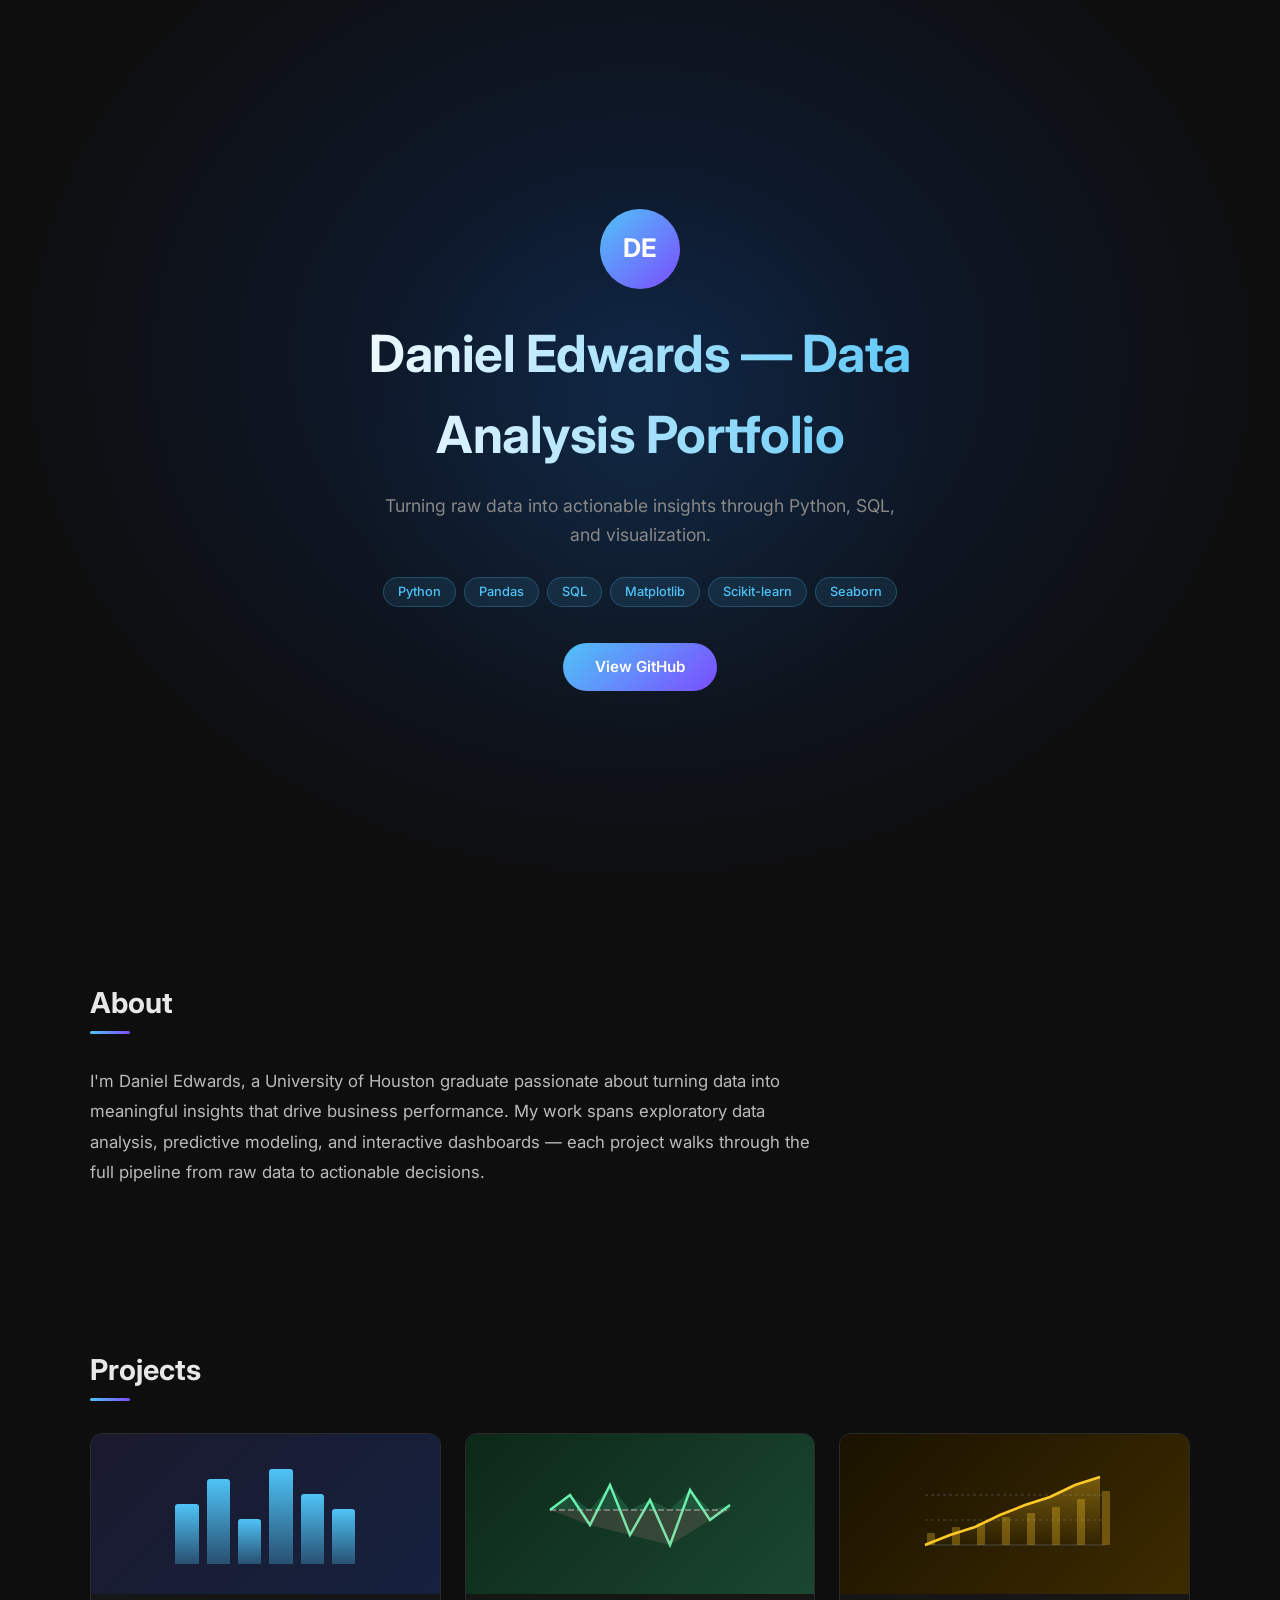
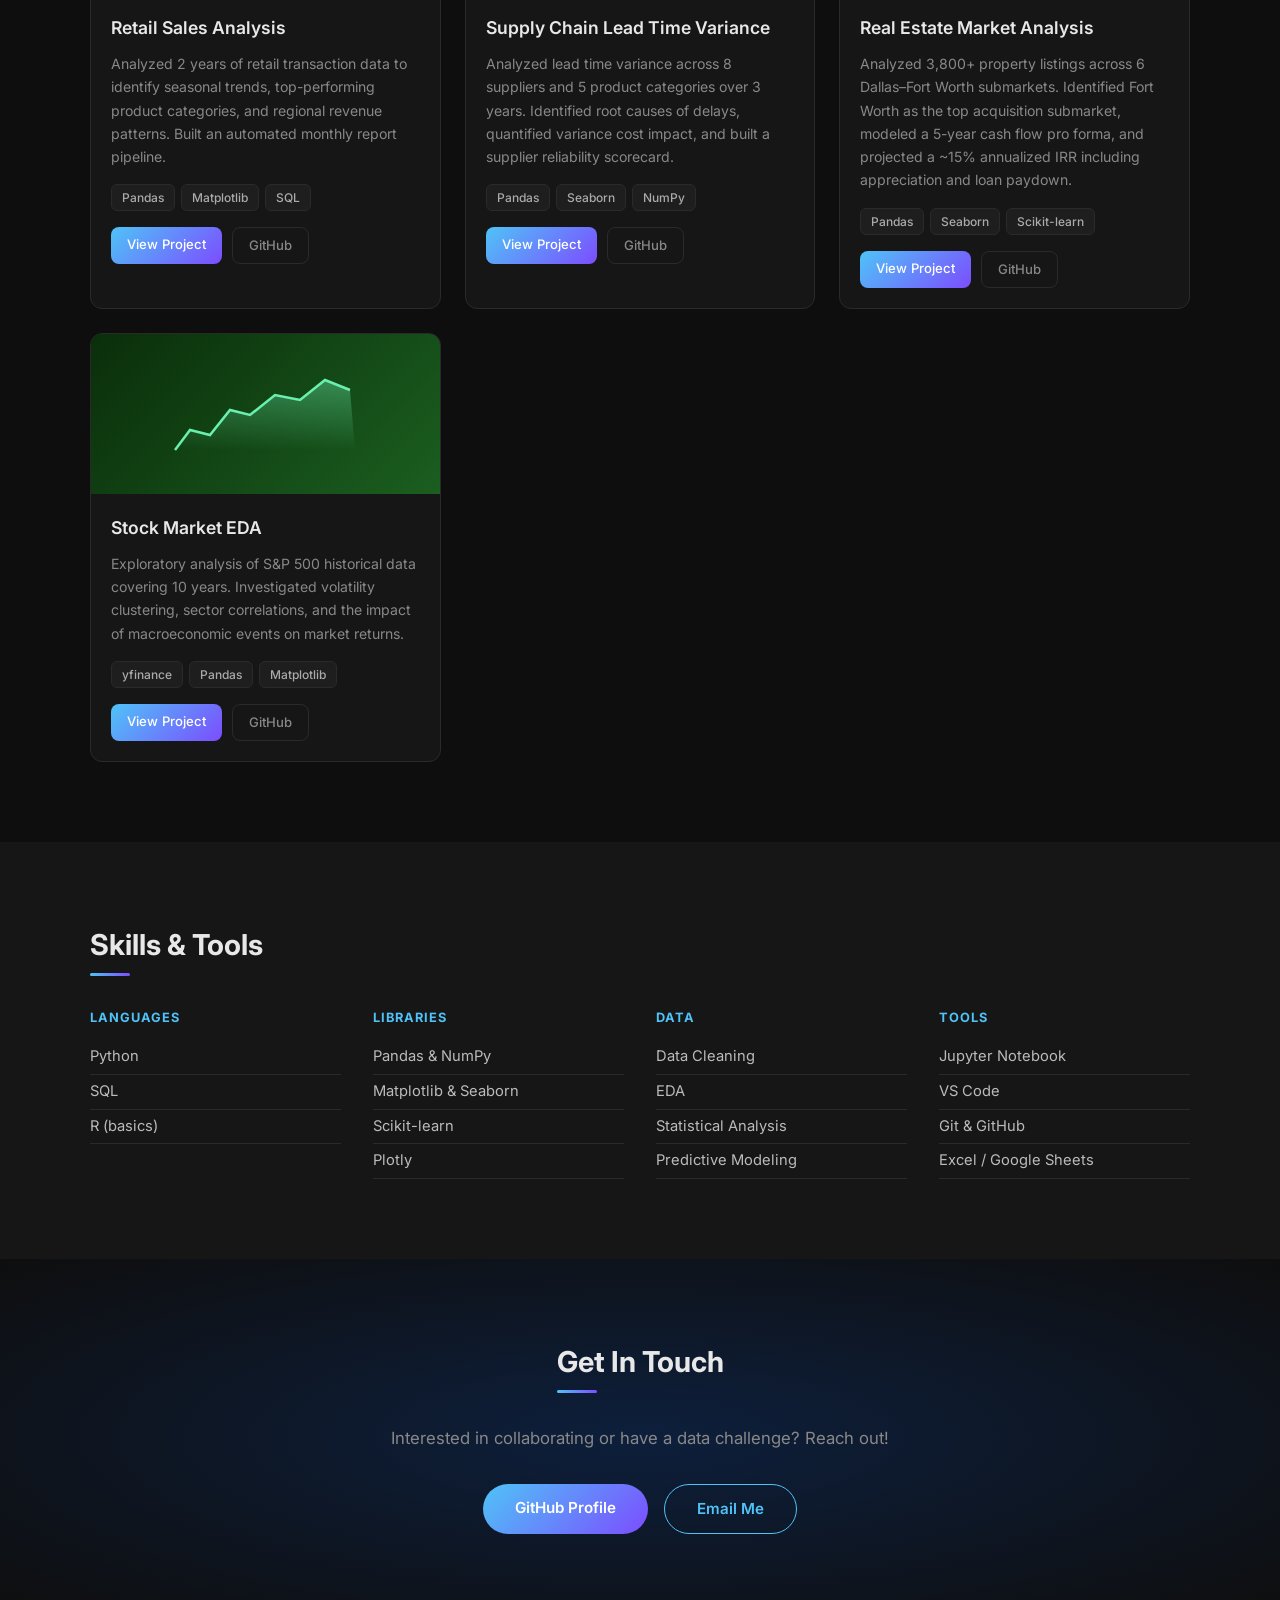
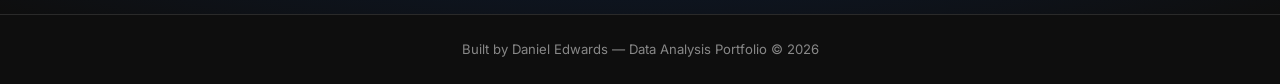
==== commit a599b936: "Update portfolio: rename to Daniel Edwards, UH About bio, DFW real estate analysis - Replace DEDW270" ====
--- a/index.html
+++ b/index.html
@@ -3,7 +3,7 @@
 <head>
   <meta charset="UTF-8" />
   <meta name="viewport" content="width=device-width, initial-scale=1.0"/>
-  <title>Data Analysis Portfolio | DEDW2701</title>
+  <title>Data Analysis Portfolio | Daniel Edwards</title>
   <link rel="stylesheet" href="style.css" />
   <link href="https://fonts.googleapis.com/css2?family=Inter:wght@300;400;500;600;700&display=swap" rel="stylesheet"/>
 </head>
@@ -12,8 +12,8 @@
   <!-- HERO -->
   <header class="hero">
     <div class="hero-content">
-      <div class="avatar">DA</div>
-      <h1>Data Analysis Portfolio</h1>
+      <div class="avatar">DE</div>
+      <h1>Daniel Edwards — Data Analysis Portfolio</h1>
       <p class="subtitle">Turning raw data into actionable insights through Python, SQL, and visualization.</p>
       <div class="badge-row">
         <span class="badge">Python</span>
@@ -31,7 +31,7 @@
   <section class="section about">
     <div class="container">
       <h2 class="section-title">About</h2>
-      <p>I'm a data analyst passionate about uncovering patterns hidden in complex datasets. My work spans exploratory data analysis, predictive modeling, and interactive dashboards. Each project below walks through the full pipeline — from raw data to clean insight.</p>
+      <p>I'm Daniel Edwards, a University of Houston graduate passionate about turning data into meaningful insights that drive business performance. My work spans exploratory data analysis, predictive modeling, and interactive dashboards — each project walks through the full pipeline from raw data to actionable decisions.</p>
     </div>
   </section>
 
@@ -139,7 +139,7 @@
           </div>
           <div class="card-body">
             <h3>Real Estate Market Analysis</h3>
-            <p>Analyzed 5,000+ property listings across 6 US metro areas to identify price drivers, neighborhood appreciation trends, and price-per-sqft anomalies. Built a multiple regression model to estimate fair market value.</p>
+            <p>Analyzed 3,800+ property listings across 6 Dallas–Fort Worth submarkets. Identified Fort Worth as the top acquisition submarket, modeled a 5-year cash flow pro forma, and projected a ~15% annualized IRR including appreciation and loan paydown.</p>
             <div class="tag-row">
               <span class="tag">Pandas</span>
               <span class="tag">Seaborn</span>
@@ -246,7 +246,7 @@
   </section>
 
   <footer>
-    <p>Built by DEDW2701 &mdash; Data Analysis Portfolio &copy; 2026</p>
+    <p>Built by Daniel Edwards &mdash; Data Analysis Portfolio &copy; 2026</p>
   </footer>
 
 </body>
